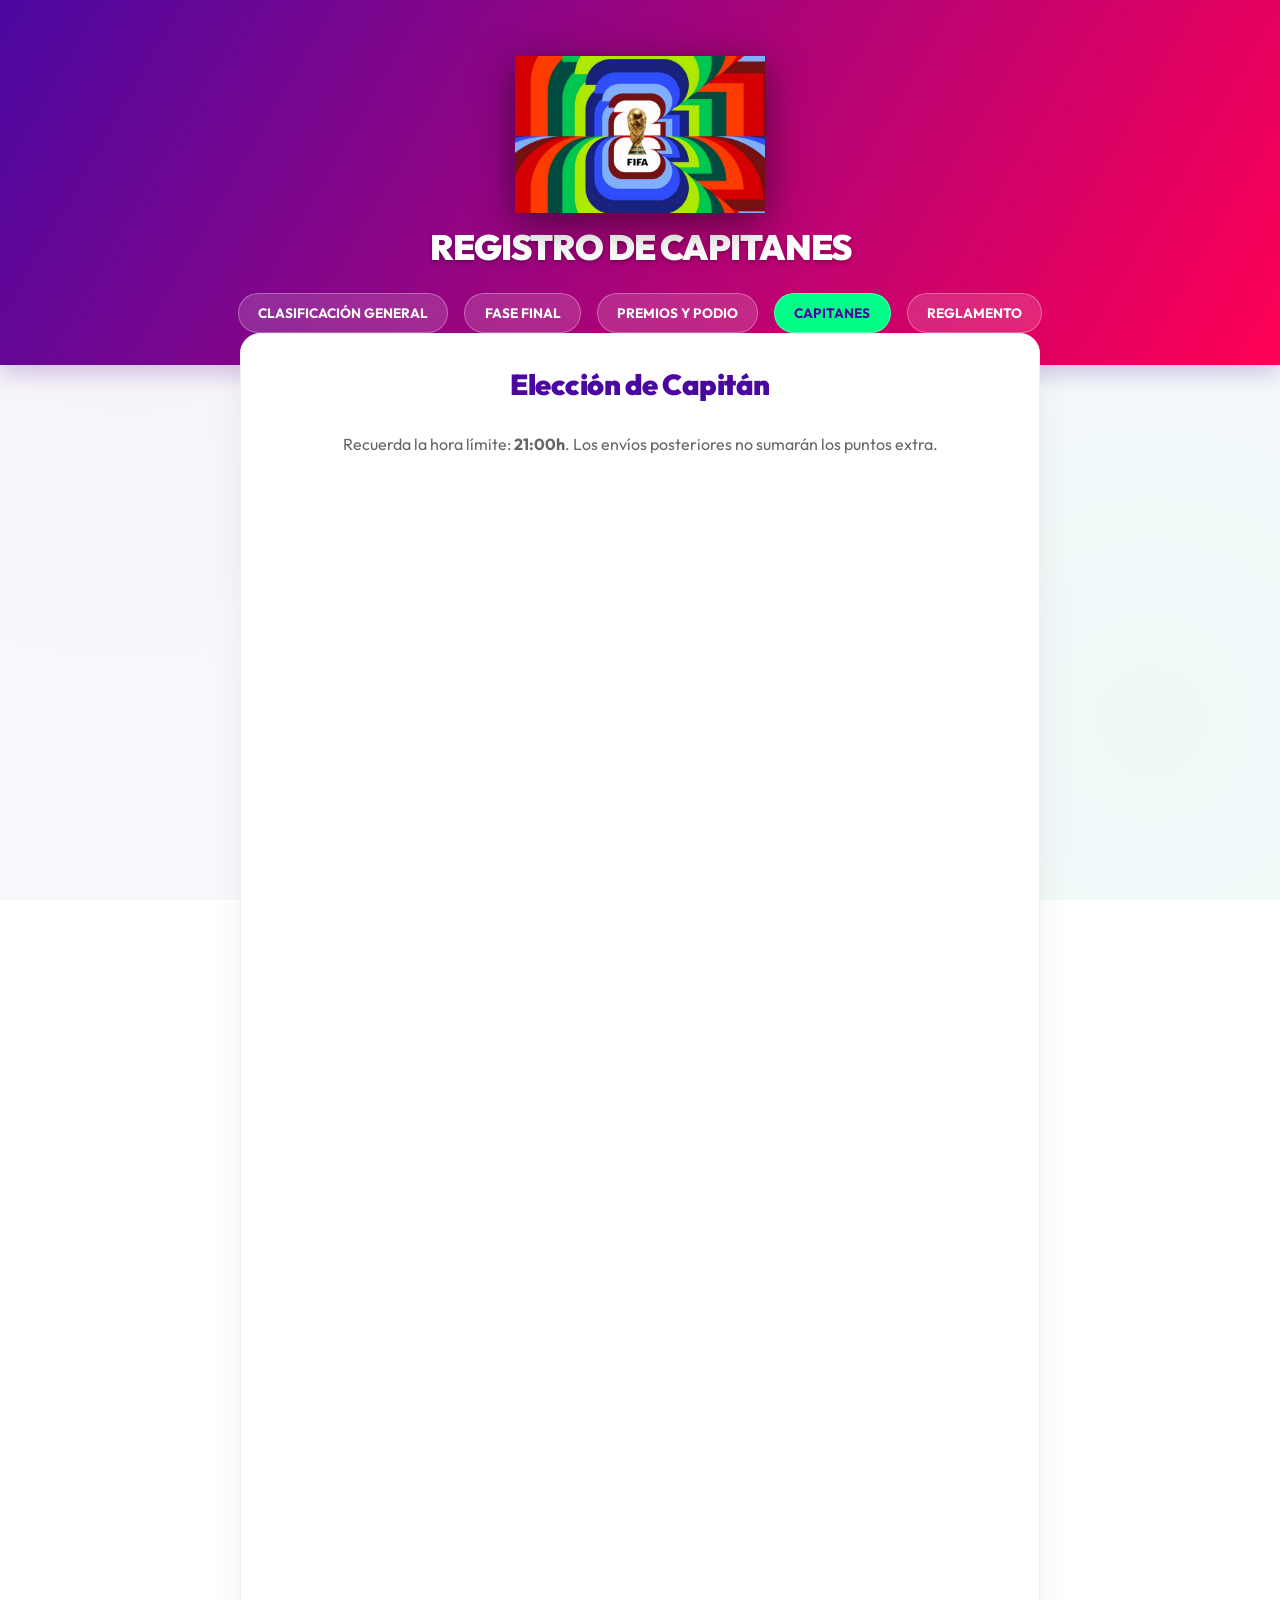
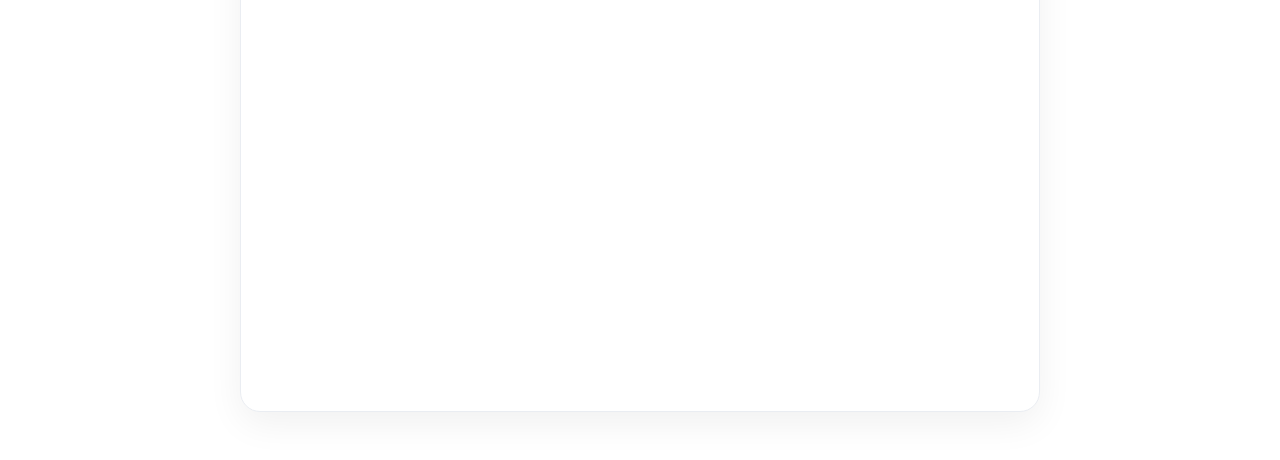
==== capitanes.html @ 81edaa10 "Create capitanes.html" ====
<!DOCTYPE html>
<html lang="es">
<head>
    <meta charset="UTF-8">
    <meta name="viewport" content="width=device-width, initial-scale=1.0">
    <title>Capitanes - Fantasy Mundial 2026</title>
    <link href="https://fonts.googleapis.com/css2?family=Outfit:wght@300;500;700;900&display=swap" rel="stylesheet">
    <link rel="stylesheet" href="style.css">
    <style>
        .form-container {
            background: white;
            padding: 2rem;
            border-radius: 20px;
            box-shadow: 0 12px 36px rgba(0,0,0,0.06);
            border: 1px solid var(--border-soft);
            text-align: center;
        }
        iframe {
            width: 100%;
            min-height: 800px;
            border: none;
            border-radius: 12px;
        }
    </style>
</head>
<body>
    <header>
        <img src="logo.png" alt="Mundial 2026" class="logo-oficial" onerror="this.style.display='none'">
        <h1>Registro de Capitanes</h1>
        <nav>
            <a href="index.html#clasificacion">Clasificación General</a>
            <a href="index.html#torneo">Fase Final</a>
            <a href="index.html#premios">Premios y Podio</a>
            <a href="capitanes.html" style="background: var(--fifa-green); color: var(--fifa-purple);">Capitanes</a>
            <a href="reglamento.html">Reglamento</a>
        </nav>
    </header>

    <main style="max-width: 800px;">
        <section class="form-container">
            <h2 style="border:none; margin-bottom: 0.5rem;">Elección de Capitán</h2>
            <p style="color: var(--text-muted); margin-bottom: 2rem;">Recuerda la hora límite: <strong>21:00h</strong>. Los envíos posteriores no sumarán los puntos extra.</p>
            
            <iframe src="https://docs.google.com/forms/d/e/1FAIpQLSccjj9B1fMOBu-87c_ioM8H8jvRkGj0R22Elrm9JYYbJRXXnQ/viewform?embedded=true" width="100%" height="1489" frameborder="0" marginheight="0" marginwidth="0">Cargando…</iframe>

        </section>
    </main>
</body>
</html>
---- style.css ----
@import url('https://fonts.googleapis.com/css2?family=Outfit:wght@300;500;700;900&display=swap');

:root {
    --bg-card: #ffffff;
    --text-main: #111111;
    --text-muted: #666666;
    --fifa-purple: #4b08a1;
    --fifa-magenta: #ff0055;
    --fifa-cyan: #00e5ff;
    --fifa-green: #00ff88;
    --gold: #ffd700;
    --border-soft: #eaedf2;
    --line-color: #00e5ff; 
    --line-width: 2px;
}

body::before {
    content: ''; position: fixed; top: 0; left: 0; width: 100vw; height: 100vh;
    background: radial-gradient(circle at 10% 20%, rgba(255, 0, 85, 0.03), transparent 40%),
                radial-gradient(circle at 90% 80%, rgba(0, 255, 136, 0.04), transparent 40%),
                radial-gradient(circle at 50% 50%, rgba(75, 8, 161, 0.03), transparent 50%);
    z-index: -1; background-color: #f7f9fc;
}

body { font-family: 'Outfit', sans-serif; color: var(--text-main); margin: 0; padding: 0; -webkit-font-smoothing: antialiased; }

header {
    background: linear-gradient(120deg, var(--fifa-purple), var(--fifa-magenta), #2a0066, var(--fifa-cyan));
    background-size: 300% 300%; animation: gradientMove 12s ease infinite; color: white;
    padding: 3.5rem 1rem 2rem 1rem; text-align: center; box-shadow: 0 10px 20px rgba(75, 8, 161, 0.2);
}

@keyframes gradientMove { 0% { background-position: 0% 50%; } 50% { background-position: 100% 50%; } 100% { background-position: 0% 50%; } }

.logo-oficial { max-width: 250px; height: auto; margin-bottom: 0.5rem; filter: drop-shadow(0 10px 20px rgba(0,0,0,0.5)); transition: transform 0.3s ease; }
.logo-oficial:hover { transform: scale(1.05); }

h1 { font-weight: 900; letter-spacing: -1px; margin: 0 0 1.5rem 0; font-size: 2.2rem; text-transform: uppercase; text-shadow: 0 2px 4px rgba(0,0,0,0.3); }

nav { display: flex; justify-content: center; gap: 1rem; flex-wrap: wrap; }
nav a { color: white; text-decoration: none; font-weight: 700; text-transform: uppercase; font-size: 0.85rem; padding: 0.6rem 1.2rem; border-radius: 30px; background: rgba(255,255,255,0.15); backdrop-filter: blur(5px); border: 1px solid rgba(255,255,255,0.3); transition: all 0.3s ease; }
nav a:hover { background: var(--fifa-green); color: var(--fifa-purple); transform: translateY(-2px); box-shadow: 0 4px 12px rgba(0, 255, 136, 0.4); }

main { max-width: 1250px; margin: -2rem auto 3rem auto; padding: 0 1rem; position: relative; z-index: 10; }
section { margin-bottom: 2.5rem; background-color: var(--bg-card); padding: 2.5rem 1rem; border-radius: 20px; box-shadow: 0 12px 36px rgba(0,0,0,0.06); border: 1px solid rgba(255,255,255,1); }
h2 { color: var(--fifa-purple); font-weight: 900; font-size: 1.8rem; letter-spacing: -0.5px; border-bottom: 3px solid #f0f2f5; padding-bottom: 1rem; margin: 0 1.5rem 1.5rem 1.5rem; }

table { width: calc(100% - 3rem); margin: 0 auto; border-collapse: separate; border-spacing: 0 6px; }
th { background-color: transparent; color: var(--text-muted); font-weight: 700; text-transform: uppercase; font-size: 0.8rem; letter-spacing: 1px; padding: 0 1rem 0.5rem 1rem; border-bottom: 2px solid var(--border-soft); }
td { padding: 1rem; background-color: white; border-top: 1px solid var(--border-soft); border-bottom: 1px solid var(--border-soft); }
tr td:first-child { border-left: 1px solid var(--border-soft); border-radius: 12px 0 0 12px; }
tr td:last-child { border-right: 1px solid var(--border-soft); border-radius: 0 12px 12px 0; }

.zona-clasificacion td { background: rgba(0, 255, 136, 0.08); border-top: 1px solid rgba(0, 255, 136, 0.2); border-bottom: 1px solid rgba(0, 255, 136, 0.2);}
.zona-clasificacion td:first-child { border-left: 5px solid var(--fifa-green); }
.zona-eliminacion td { background: rgba(255, 0, 85, 0.04); border-top: 1px solid rgba(255, 0, 85, 0.1); border-bottom: 1px solid rgba(255, 0, 85, 0.1);}
.zona-eliminacion td:first-child { border-left: 5px solid var(--fifa-magenta); }

.badge-estado { display: inline-block; padding: 0.4rem 0.8rem; border-radius: 20px; font-size: 0.75rem; font-weight: 900; text-transform: uppercase; letter-spacing: 0.5px; }
.team-info { display: flex; align-items: center; gap: 12px; }
.escudo-tabla { width: 44px; height: 44px; border-radius: 50%; object-fit: cover; border: 3px solid white; background: white; box-shadow: 0 2px 6px rgba(0,0,0,0.1); }

/* ÁRBOL SIMÉTRICO Y LÍNEAS */
.bracket-symmetrical { display: grid; grid-template-columns: repeat(5, minmax(0, 1fr)); gap: 0; width: 100%; padding: 2rem 0; }
.bracket-col { position: relative; display: flex; flex-direction: column; padding: 0 12px; min-height: 420px; }
.round-header { position: absolute; top: -30px; left: 50%; transform: translateX(-50%); background: rgba(75, 8, 161, 0.1); color: var(--fifa-purple); font-weight: 900; padding: 0.4rem 1rem; border-radius: 20px; font-size: 0.75rem; letter-spacing: 1px; white-space: nowrap; }
.col-content { position: relative; display: flex; flex-direction: column; justify-content: space-around; height: 100%; width: 100%; }
.sf-content { justify-content: center; } 
.final-content { justify-content: center; } 

.round-final { display: flex; flex-direction: column; justify-content: space-between; align-items: center; }
.tercer-puesto-wrapper { position: absolute; bottom: 10px; left: 50%; transform: translateX(-50%); width: calc(100% - 24px); display: flex; flex-direction: column; align-items: center; }
.header-tercero { background: #cd7f32; color: white; font-weight: 900; padding: 0.3rem 1.2rem; border-radius: 20px; font-size: 0.75rem; letter-spacing: 1px; white-space: nowrap; margin-top: 8px; box-shadow: 0 4px 10px rgba(205, 127, 50, 0.3); }

.matchup-container { width: 100%; background: white; border: 1px solid var(--border-soft); border-radius: 8px; box-shadow: 0 4px 10px rgba(0,0,0,0.06); position: relative; z-index: 2; }
.team-row { display: flex; justify-content: space-between; align-items: center; padding: 0.4rem 0.6rem; border-bottom: 1px solid var(--border-soft); }
.team-row:first-child { border-radius: 8px 8px 0 0; }
.team-row:last-child { border-bottom: none; border-radius: 0 0 8px 8px; }
.team-row.winner { background: rgba(0, 255, 136, 0.12); font-weight: 900; }
.team-row.eliminated { filter: grayscale(100%); opacity: 0.6; }
.team-name-badge { display: flex; align-items: center; gap: 6px; overflow: hidden; }
.t-name-label { font-size: 0.8rem; white-space: nowrap; overflow: hidden; text-overflow: ellipsis; }
.escudo-bracket { width: 22px; height: 22px; border-radius: 50%; object-fit: cover; border: 1px solid var(--border-soft); }
.points-badge { font-weight: 900; color: var(--fifa-purple); font-size: 0.95rem; }

.round-qf-left .matchup-container::after { content:''; position:absolute; right:-12px; top:50%; width:12px; border-top:var(--line-width) solid var(--line-color); z-index:0; }
.round-sf-left .col-content::before { content:''; position:absolute; left:-12px; top:25%; bottom:25%; border-left:var(--line-width) solid var(--line-color); z-index:0; }
.round-sf-left .matchup-container::before { content:''; position:absolute; left:-12px; top:50%; width:12px; border-top:var(--line-width) solid var(--line-color); z-index:0; }
.round-sf-left .matchup-container::after { content:''; position:absolute; right:-12px; top:50%; width:12px; border-top:var(--line-width) solid var(--line-color); z-index:0; }

.round-qf-right .matchup-container::before { content:''; position:absolute; left:-12px; top:50%; width:12px; border-top:var(--line-width) solid var(--line-color); z-index:0; }
.round-sf-right .col-content::after { content:''; position:absolute; right:-12px; top:25%; bottom:25%; border-right:var(--line-width) solid var(--line-color); z-index:0; }
.round-sf-right .matchup-container::after { content:''; position:absolute; right:-12px; top:50%; width:12px; border-top:var(--line-width) solid var(--line-color); z-index:0; }
.round-sf-right .matchup-container::before { content:''; position:absolute; left:-12px; top:50%; width:12px; border-top:var(--line-width) solid var(--line-color); z-index:0; }

.round-final .final-matchup::before { content:''; position:absolute; left:-12px; top:50%; width:12px; border-top:var(--line-width) solid var(--line-color); z-index:0; }
.round-final .final-matchup::after { content:''; position:absolute; right:-12px; top:50%; width:12px; border-top:var(--line-width) solid var(--line-color); z-index:0; }

/* PODIO Y PREMIOS */
.podio-container { display: flex; justify-content: center; align-items: flex-end; gap: 1.5rem; height: 320px; margin-top: 3rem; padding-bottom: 1rem; border-bottom: 2px solid var(--border-soft); }
.escalon { display: flex; flex-direction: column; justify-content: flex-end; align-items: center; color: white; border-radius: 16px 16px 0 0; text-align: center; padding: 1.5rem 1rem; width: 140px; position: relative; transition: transform 0.3s ease; }
.escalon:hover { transform: translateY(-15px); }
.escalon .nombre { font-size: 1.2rem; font-weight: 900; margin-bottom: 0.5rem; text-shadow: 0 2px 5px rgba(0,0,0,0.4); }
.tag-medal { background: rgba(0,0,0,0.3); padding: 0.2rem 1rem; border-radius: 20px; font-size: 0.9rem; font-weight: bold; }
.prize-amount { font-weight: 900; font-size: 1.2rem; margin-bottom: 10px; text-shadow: 0 2px 5px rgba(0,0,0,0.6); }

.oro { height: 260px; background: linear-gradient(135deg, #FFDF00, #D4AF37, #B8860B); box-shadow: 0 0 30px rgba(255, 215, 0, 0.6), inset 0 5px 15px rgba(255,255,255,0.6); z-index: 3; }
.plata { height: 180px; background: linear-gradient(135deg, #E0E0E0, #9E9E9E, #757575); box-shadow: 0 -5px 20px rgba(158, 158, 158, 0.4), inset 0 5px 10px rgba(255,255,255,0.5); z-index: 2; }
.bronce { height: 150px; background: linear-gradient(135deg, #CD7F32, #8B4513, #5D4037); box-shadow: 0 -5px 20px rgba(139, 69, 19, 0.4), inset 0 5px 10px rgba(255,255,255,0.3); z-index: 1; }
.escudo-podio { width: 80px; height: 80px; border-radius: 50%; object-fit: cover; border: 4px solid white; margin-bottom: 12px; background-color: var(--fifa-purple); box-shadow: 0 8px 20px rgba(0,0,0,0.4); }

.premios-grid { display: grid; grid-template-columns: repeat(auto-fit, minmax(240px, 1fr)); gap: 1.5rem; margin-top: 3rem; padding: 0 1.5rem; }
.premio-card { background: white; border-top: 5px solid var(--fifa-magenta); padding: 2rem 1.5rem; border-radius: 16px; text-align: center; box-shadow: 0 8px 24px rgba(0,0,0,0.05); transition: transform 0.3s ease; }
.premio-card:hover { transform: translateY(-5px); box-shadow: 0 12px 32px rgba(0,0,0,0.1); }
.vip-card { border-top: 5px solid var(--fifa-cyan); background: linear-gradient(to bottom, #f0fbff, #ffffff); box-shadow: 0 10px 30px rgba(0, 229, 255, 0.15); }

.premio-card h3 { margin: 0 0 1rem 0; color: var(--fifa-purple); font-size: 1.1rem; font-weight: 900; text-transform: uppercase;}
.premio-card p { margin: 0; font-size: 1.4rem; font-weight: 900; color: var(--text-main); }
.premio-card small { color: var(--text-muted); font-size: 0.9rem; display: block; margin-top: 0.5rem; font-weight: 500;}
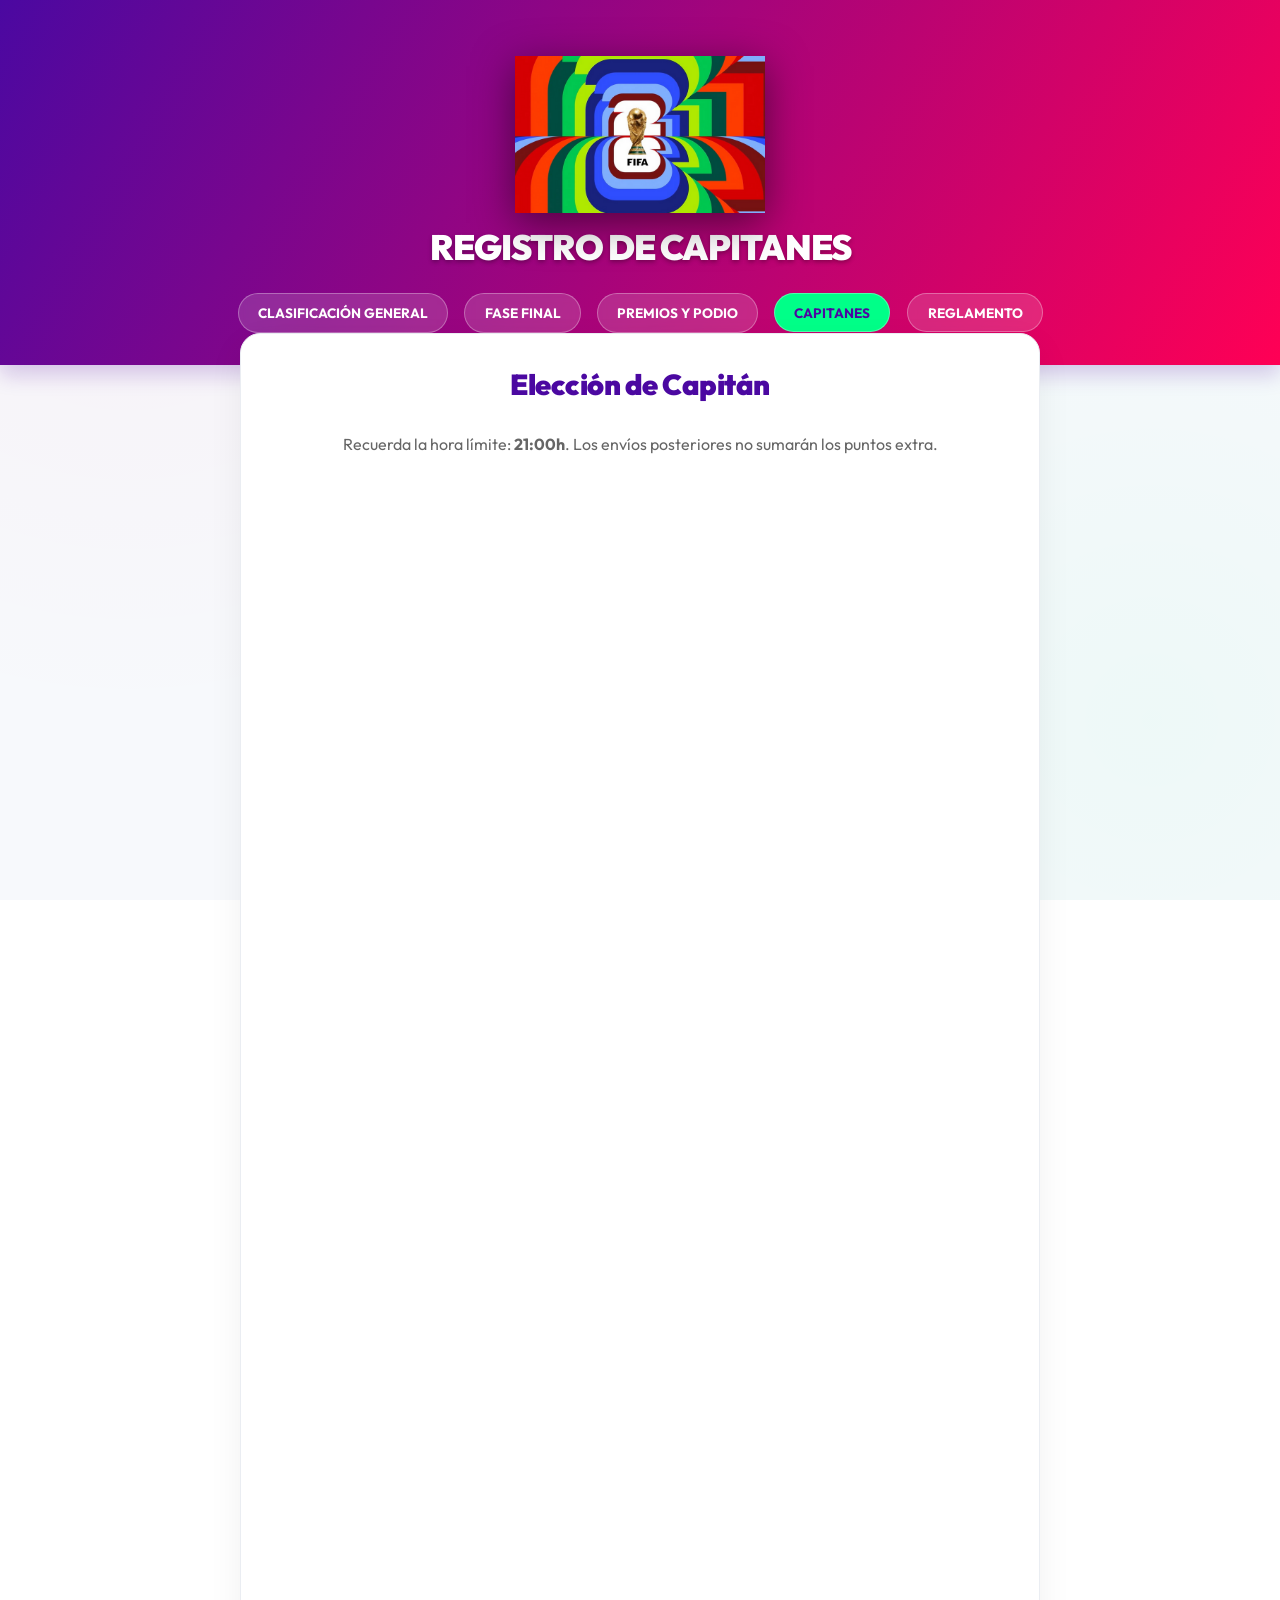
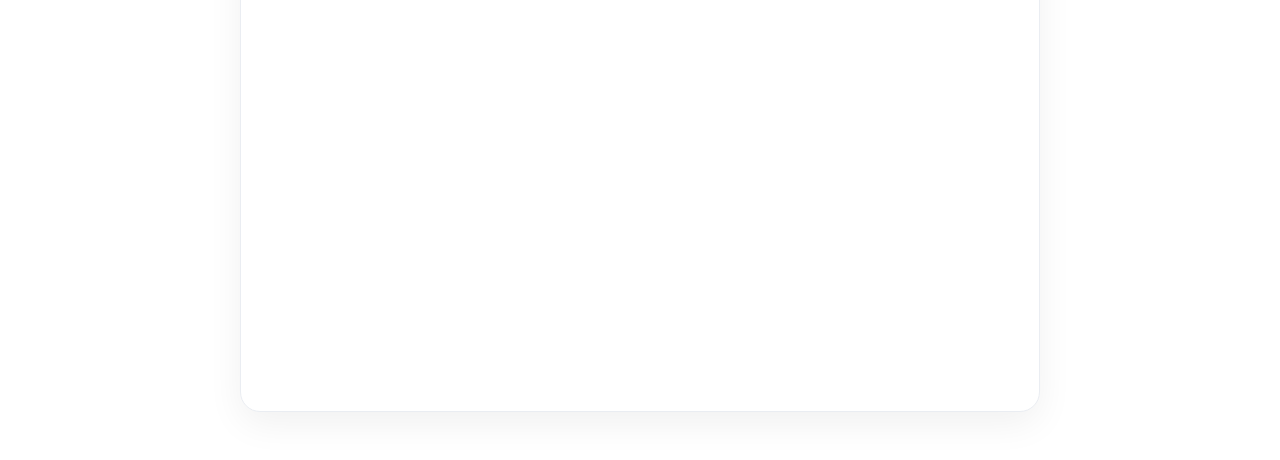
==== commit ab93ee6d: "Update capitanes.html" ====
--- a/capitanes.html
+++ b/capitanes.html
@@ -47,3 +47,5 @@
     </main>
 </body>
 </html>
+
+
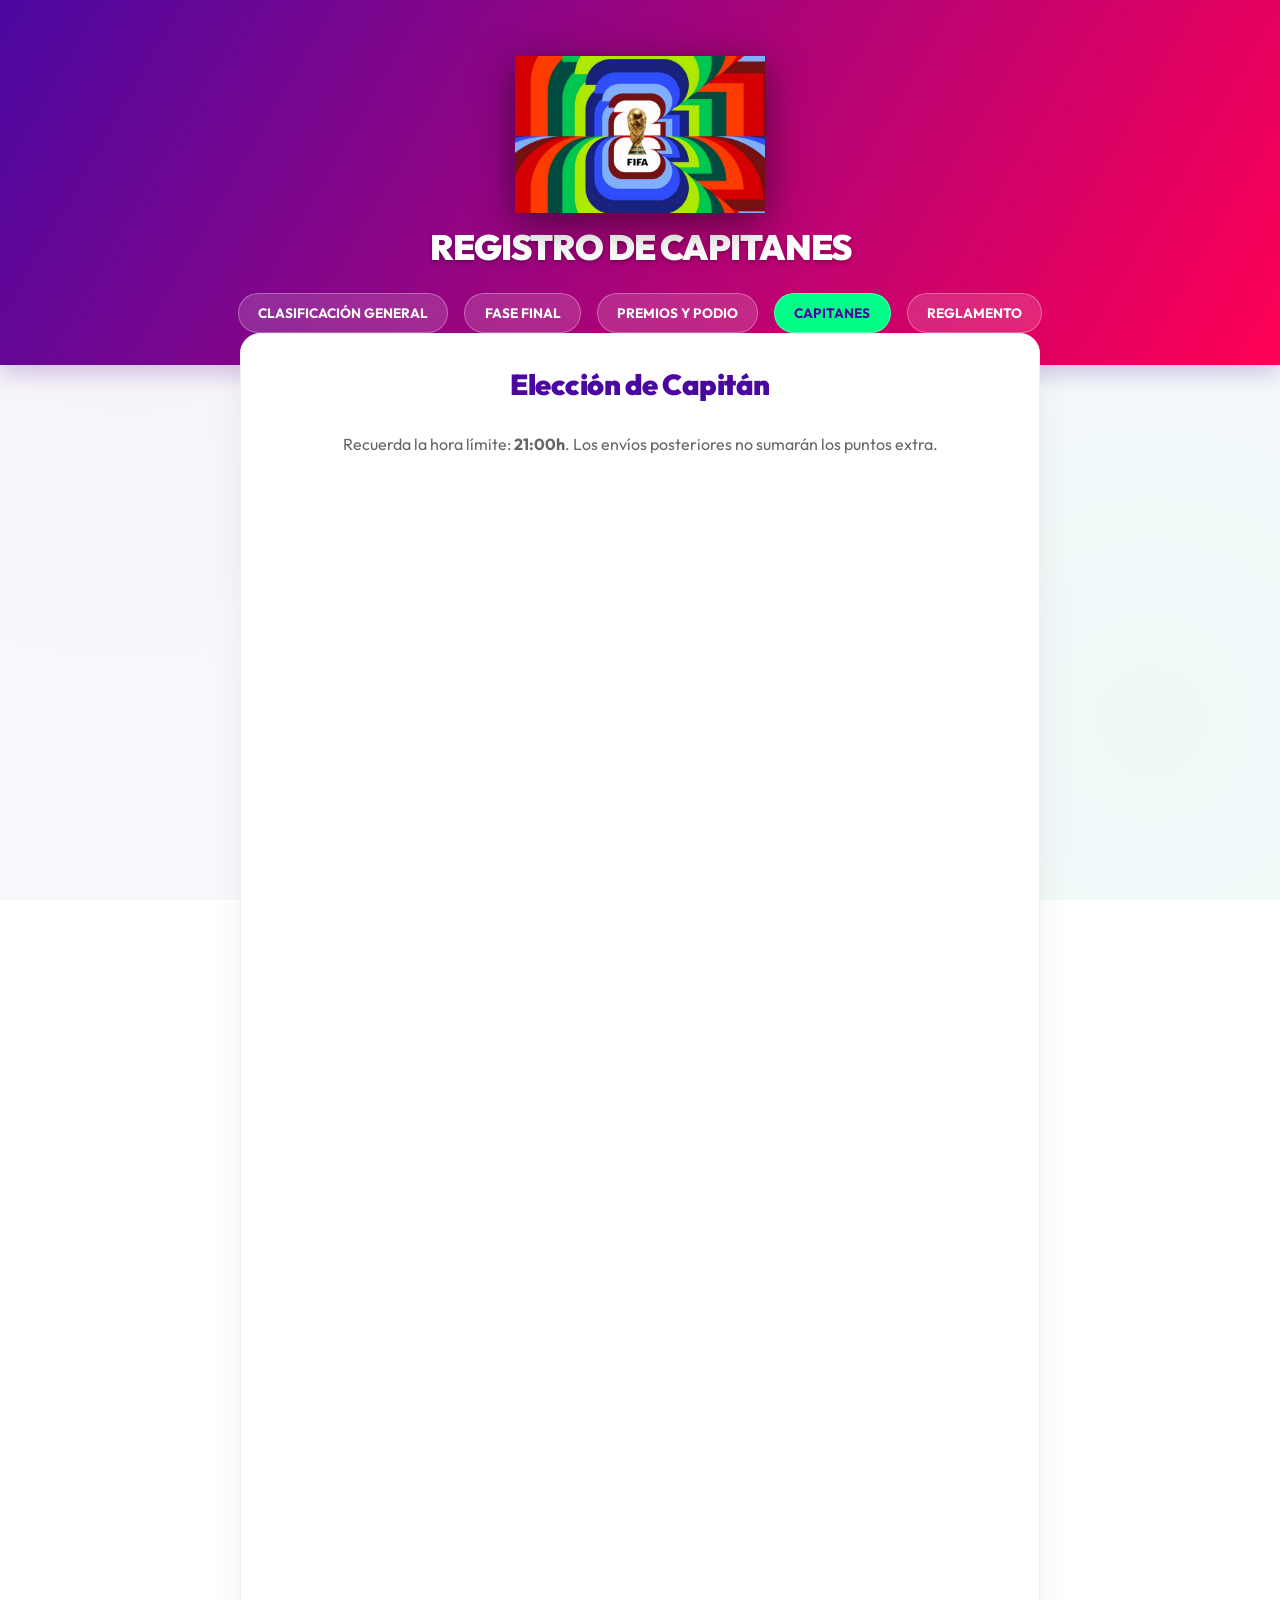
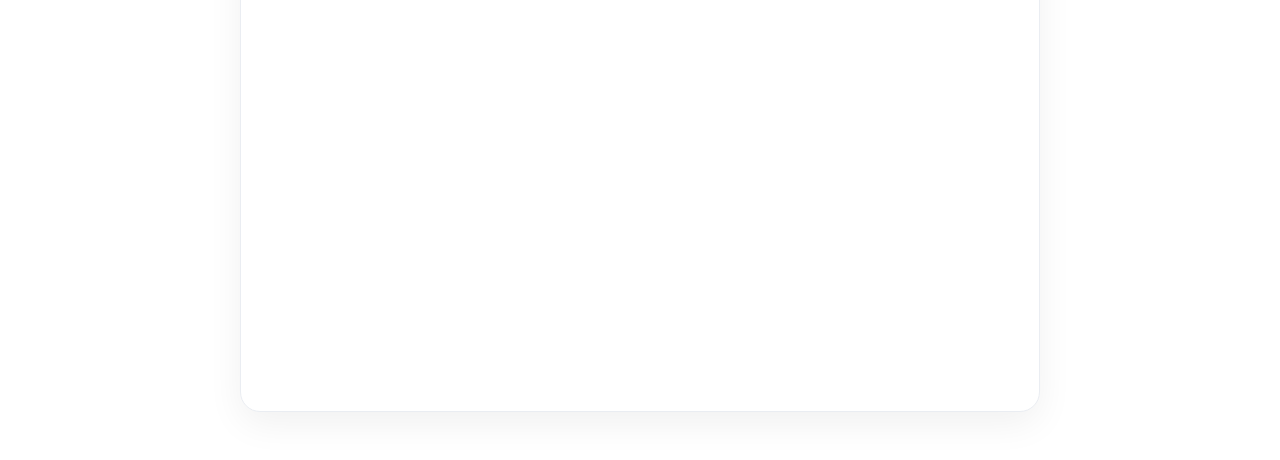
==== commit f75519ac: "Update capitanes.html" ====
--- a/capitanes.html
+++ b/capitanes.html
@@ -47,5 +47,3 @@
     </main>
 </body>
 </html>
-
-
